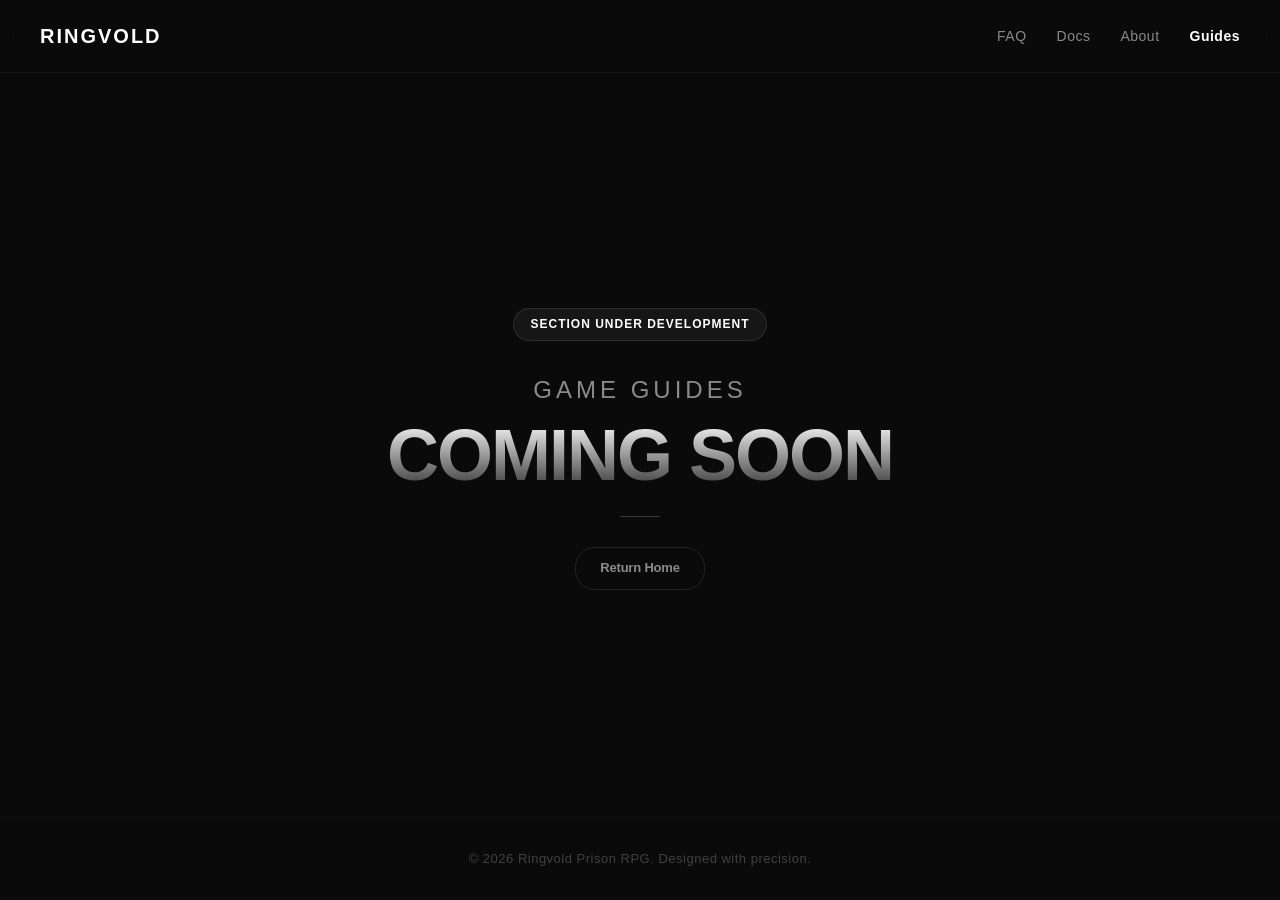
==== guides.html @ 1eb68fcd "Update" ====
<!DOCTYPE html>
<html lang="en">
<head>
    <meta charset="UTF-8">
    <meta name="viewport" content="width=device-width, initial-scale=1.0">
    <title>Guides | Ringvold Prison</title>
    <link rel="stylesheet" href="assets/css/style.css">
</head>
<body>

    <header>
        <nav>
            <div class="logo"><a href="index.html" style="text-decoration: none; color: inherit;">Ringvold</a></div>
            <ul>
                <li><a href="faq.html">FAQ</a></li>
                <li><a href="docs.html">Docs</a></li>
                <li><a href="about.html">About</a></li>
                <li><a href="guides.html" class="active">Guides</a></li>
            </ul>
        </nav>
    </header>

    <main class="coming-soon-container">
        <div class="badge">Section under development</div>
        <h1>GAME GUIDES</h1>
        <p class="coming-soon-text">COMING SOON</p>
        <div class="divider"></div>
        <a href="index.html" class="btn btn-secondary">Return Home</a>
    </main>

    <footer>
        <p>&copy; 2026 Ringvold Prison RPG. Designed with precision.</p>
    </footer>

    <script src="assets/js/main.js"></script>
</body>
</html>
---- assets/css/style.css ----
/* ==========================================
   1. MODERN MONOCHROME DESIGN SYSTEM
   ========================================== */
:root {
    /* Pure & Matte Neutrals */
    --bg-main: #0a0a0a;               /* Negro ultra oscuro de fondo */
    --color-surface-0: #121212;       /* Superficie base de modales/tarjetas */
    --color-surface-200: #1a1a1a;     /* Gris oscuro para elementos interactivos */
    --color-surface-300: #262626;     /* Gris medio para bordes o estados */
    --color-shift-300: #333333;       /* Barra de scroll */
    
    /* Content Colors */
    --color-content-emphasis: #ffffff; /* Blanco puro para títulos */
    --color-content-subtle: #8a8a8a;   /* Gris claro para textos secundarios */
    
    /* Interactive States (Monochrome) */
    --color-state-hover: rgba(255, 255, 255, 0.06); /* Blanco ultra sutil */
    --color-state-press: rgba(255, 255, 255, 0.12);
    
    /* Typography */
    --font-size-500: 20px;
    --font-weight-700: 700;
    --padding-xsmall: 8px;
}

/* ==========================================
   2. BASE & DYNAMIC LAYOUT
   ========================================== */
* {
    margin: 0;
    padding: 0;
    box-sizing: border-box;
    font-family: -apple-system, BlinkMacSystemFont, 'Segoe UI', Roboto, Helvetica, Arial, sans-serif;
}

body {
    background-color: var(--bg-main);
    color: var(--color-content-emphasis);
    line-height: 1.6;
    display: flex;
    flex-direction: column;
    min-height: 100vh;
    overflow-x: hidden;
}

/* Glassmorphism Header */
header {
    background-color: rgba(10, 10, 10, 0.7);
    backdrop-filter: blur(12px);
    -webkit-backdrop-filter: blur(12px);
    padding: 20px 40px;
    position: fixed;
    top: 0;
    width: 100%;
    z-index: 1000;
    border-bottom: 1px solid rgba(255, 255, 255, 0.05);
}

nav {
    display: flex;
    justify-content: space-between;
    align-items: center;
    max-width: 1300px;
    margin: 0 auto;
}

nav .logo {
    font-size: 20px;
    font-weight: 800;
    text-transform: uppercase;
    letter-spacing: 2px;
    color: var(--color-content-emphasis);
}

nav ul {
    display: flex;
    list-style: none;
    gap: 30px;
}

nav ul li a {
    color: var(--color-content-subtle);
    text-decoration: none;
    font-size: 14px;
    font-weight: 500;
    letter-spacing: 0.5px;
    transition: color 0.3s ease;
}

nav ul li a:hover {
    color: var(--color-content-emphasis);
}

/* Dynamic Hero Section */
.hero {
    text-align: center;
    padding: 180px 20px 100px 20px;
    flex: 1;
    display: flex;
    flex-direction: column;
    justify-content: center;
    align-items: center;
    background: radial-gradient(circle at center, rgba(255,255,255,0.03) 0%, rgba(0,0,0,0) 70%);
}

.hero h1 {
    font-size: 64px;
    font-weight: 800;
    letter-spacing: -2px;
    line-height: 1.1;
    margin-bottom: 20px;
    background: linear-gradient(180deg, #ffffff 0%, #a3a3a3 100%);
    -webkit-background-clip: text;
    -webkit-text-fill-color: transparent;
}

.hero p {
    font-size: 18px;
    color: var(--color-content-subtle);
    max-width: 540px;
    margin-bottom: 40px;
    font-weight: 400;
}

/* Premium Minimal Buttons */
.cta-buttons {
    display: flex;
    gap: 16px;
    flex-wrap: wrap;
    justify-content: center;
}

.btn {
    display: inline-flex;
    align-items: center;
    text-decoration: none;
    padding: 14px 32px;
    font-size: 15px;
    font-weight: 600;
    border-radius: 30px; /* Bordes completamente redondeados (más moderno) */
    transition: all 0.3s cubic-bezier(0.16, 1, 0.3, 1);
    letter-spacing: -0.2px;
}

.btn-play {
    background-color: var(--color-content-emphasis);
    color: var(--bg-main);
}

.btn-play:hover {
    background-color: #e5e5e5;
    transform: translateY(-2px);
    box-shadow: 0 10px 20px rgba(255, 255, 255, 0.1);
}

.btn-group, .btn-discord {
    background-color: rgba(255, 255, 255, 0.05);
    color: var(--color-content-emphasis);
    border: 1px solid rgba(255, 255, 255, 0.1);
}

.btn-group:hover, .btn-discord:hover {
    background-color: rgba(255, 255, 255, 0.1);
    border-color: rgba(255, 255, 255, 0.2);
    transform: translateY(-2px);
}

/* Footer */
footer {
    text-align: center;
    padding: 30px;
    color: #404040;
    font-size: 13px;
    letter-spacing: 0.5px;
    border-top: 1px solid rgba(255, 255, 255, 0.02);
}

/* ==========================================
   3. YOUR CUSTOM UI COMPONENTS (Modernized)
   ========================================== */

/* Profile Carousel Arrows */
.profile-carousel .scroll-arrow.next, .profile-carousel .scroll-arrow.prev {
  background-color: var(--color-surface-200);
  border: 1px solid rgba(255, 255, 255, 0.05);
  transition: all 0.2s ease;
}
@media (pointer: fine) {
  .profile-carousel .scroll-arrow.next, .profile-carousel .scroll-arrow.prev {
    display: flex;
  }
}
@media (max-width: 991px), (min-width: 1010px) {
  .profile-carousel .scroll-arrow.next.next, .profile-carousel .scroll-arrow.prev.next { right: -20px; }
  .profile-carousel .scroll-arrow.next.prev, .profile-carousel .scroll-arrow.prev.prev { left: -20px; }
}
.profile-carousel .scroll-arrow.next:hover, .profile-carousel .scroll-arrow.prev:hover {
  background-color: var(--color-content-emphasis);
  color: var(--bg-main);
}

/* User List Modal */
.user-list-modal-content {
  height: min(540px, 90vh) !important;
  overflow-y: hidden;
  overflow-x: hidden;
  display: flex;
  flex-direction: column;
  align-items: flex-end;
  border-radius: 20px; /* Bordes más suaves */
  background: var(--color-surface-0);
  border: 1px solid var(--color-surface-300);
  box-shadow: 0 30px 60px rgba(0, 0, 0, 0.4);
}
@media (max-width: 543px) {
  .user-list-modal-content {
    min-width: calc(100vw - 40px) !important;
    max-width: calc(100vw - 40px) !important;
  }
}
@media (min-width: 543px) {
  .user-list-modal-content {
    width: 540px;
    max-width: 90vw !important;
  }
}

.user-list-modal-title-bar-title {
  flex: 1 0 0;
  text-align: left;
  font-size: var(--font-size-500);
  font-weight: var(--font-weight-700);
  line-height: 120%;
  letter-spacing: -0.5px;
  color: var(--color-content-emphasis);
}

.user-list-modal-body {
  padding-right: 10px !important;
  padding-bottom: 0px !important;
}

/* User List Container & Minimal Scrollbar */
.user-list-container {
  background: none;
  background-color: transparent;
  width: 100%;
  flex: 1;
  overflow-y: auto;
  padding: 10px 0;
}
.user-list-container::-webkit-scrollbar {
  width: 6px;
}
.user-list-container::-webkit-scrollbar-thumb {
  background-color: var(--color-shift-300);
  border-radius: 10px;
}

/* User Item Rows */
.user-item-clickable {
  display: flex;
  align-items: center;
  justify-content: space-between;
  border-radius: 12px;
  padding: 6px;
  cursor: pointer;
  transition: background-color 0.2s ease, transform 0.2s ease;
}
.user-item-clickable:hover {
  background-color: var(--color-state-hover);
  transform: scale(1.01);
}
.user-item-clickable:active {
  background-color: var(--color-state-press);
  transform: scale(0.99);
}
.user-item-clickable .avatar-card-fullbody {
  width: 48px;
  height: 48px;
  margin: 8px;
  flex-shrink: 0;
}
.user-item-clickable .avatar-card-image {
  width: 100%;
  height: 100%;
  object-fit: cover;
  border-radius: 12px;
  border: 1px solid rgba(255, 255, 255, 0.05);
}

/* Filter Selectors */
.filter-selector-container {
  padding: var(--padding-xsmall) 0;
  position: relative;
  min-height: 32px;
}
@media (max-width: 543px) { .filter-selector-container { width: 80%; } }
@media (min-width: 543px) { .filter-selector-container { width: 200px; } }
@media (max-width: 543px) { .filter-selector-dropdown-popover { width: 100%; } }
@media (min-width: 543px) { .filter-selector-dropdown-popover { width: 200px; } }



/* ==========================================
   4. MODERN DROPDOWN MENU
   ========================================== */
.dropdown {
    position: relative;
}

.dropdown-trigger {
    display: flex;
    align-items: center;
    gap: 6px;
    cursor: pointer;
}

.dropdown-trigger span {
    font-size: 9px;
    transition: transform 0.3s ease;
    color: var(--color-content-subtle);
}

/* Contenedor de la columna desplegable */
.dropdown-menu {
    position: absolute;
    top: calc(100% + 15px); /* Espacio sutil debajo del botón */
    left: 50%;
    transform: translateX(-50%) translateY(-10px);
    width: 160px;
    background-color: rgba(18, 18, 18, 0.95); /* Negro puro mate sutilmente transparente */
    backdrop-filter: blur(16px);
    -webkit-backdrop-filter: blur(16px);
    border: 1px solid rgba(255, 255, 255, 0.08);
    border-radius: 12px;
    padding: 8px;
    display: flex;
    flex-direction: column;
    gap: 4px;
    opacity: 0;
    pointer-events: none; /* Evita clics fantasmas cuando está oculto */
    transition: opacity 0.3s cubic-bezier(0.16, 1, 0.3, 1), transform 0.3s cubic-bezier(0.16, 1, 0.3, 1);
    box-shadow: 0 20px 40px rgba(0, 0, 0, 0.5);
}

/* Enlaces individuales dentro de la columna */
.dropdown-menu a {
    color: var(--color-content-subtle) !important;
    text-decoration: none;
    font-size: 13px;
    font-weight: 500;
    padding: 10px 14px;
    border-radius: 8px;
    text-align: left;
    transition: all 0.2s ease;
}

/* Estados al pasar el mouse por los enlaces del menú */
.dropdown-menu a:hover {
    background-color: var(--color-state-hover);
    color: var(--color-content-emphasis) !important;
    padding-left: 18px; /* Pequeño desplazamiento dinámico */
}

/* Mostrar menú al hacer Hover en el contenedor */
.dropdown:hover .dropdown-menu {
    opacity: 1;
    pointer-events: auto;
    transform: translateX(-50%) translateY(0);
}

/* Rotar la flechita dinámicamente */
.dropdown:hover .dropdown-trigger span {
    transform: rotate(180deg);
    color: var(--color-content-emphasis);
}



/* ==========================================
   5. FAQ PAGE STYLES (Modern & Minimalist)
   ========================================== */
.faq-container {
    max-width: 900px;
    margin: 0 auto;
    padding: 160px 20px 80px 20px;
    flex: 1;
}

.faq-header {
    text-align: center;
    margin-bottom: 60px;
}

.faq-header h1 {
    font-size: 42px;
    font-weight: 800;
    letter-spacing: -1px;
    margin-bottom: 15px;
    background: linear-gradient(180deg, #ffffff 0%, #a3a3a3 100%);
    -webkit-background-clip: text;
    -webkit-text-fill-color: transparent;
}

.faq-header p {
    color: var(--color-content-subtle);
    font-size: 16px;
}

.faq-grid {
    display: flex;
    flex-direction: column;
    gap: 20px;
}

/* Reutilizando la lógica de tus contenedores modernos */
.faq-card {
    background-color: var(--color-surface-0);
    border: 1px solid var(--color-surface-300);
    border-radius: 16px;
    padding: 30px;
    transition: transform 0.2s ease, border-color 0.2s ease;
}

.faq-card:hover {
    border-color: rgba(255, 255, 255, 0.2);
}

.faq-question {
    font-size: 18px;
    font-weight: 700;
    letter-spacing: -0.3px;
    margin-bottom: 15px;
    color: var(--color-content-emphasis);
}

.faq-answer {
    color: var(--color-content-subtle);
    font-size: 15px;
    line-height: 1.6;
}

/* Enlaces y listas dentro del FAQ */
.faq-links-list {
    list-style: none;
    margin-top: 10px;
    padding-left: 0;
}

.faq-links-list li {
    margin-bottom: 8px;
}

.faq-links-list a, .faq-btn-link {
    color: var(--color-content-emphasis);
    text-decoration: none;
    font-weight: 600;
    border-bottom: 1px solid rgba(255, 255, 255, 0.3);
    transition: all 0.2s ease;
}

.faq-links-list a:hover, .faq-btn-link:hover {
    border-bottom-color: var(--color-content-emphasis);
    color: #e5e5e5;
}

.faq-btn-link {
    display: inline-block;
    margin-top: 12px;
    border-bottom: none;
    font-size: 14px;
}

/* Indicador de página activa en el Nav */
nav ul li a.active {
    color: var(--color-content-emphasis);
    font-weight: 700;
}


/* ==========================================
   6. MODERN COMING SOON LAYOUT
   ========================================== */
.coming-soon-container {
    flex: 1;
    display: flex;
    flex-direction: column;
    justify-content: center;
    align-items: center;
    text-align: center;
    padding: 160px 20px 80px 20px;
}

.coming-soon-container h1 {
    font-size: 24px;
    font-weight: 500;
    letter-spacing: 4px;
    color: var(--color-content-subtle);
    margin-bottom: 10px;
    text-transform: uppercase;
}

/* El cartel destacado de Coming Soon */
.coming-soon-text {
    font-size: 72px;
    font-weight: 900;
    letter-spacing: -2px;
    line-height: 1;
    background: linear-gradient(180deg, #ffffff 0%, #333333 100%);
    -webkit-background-clip: text;
    -webkit-text-fill-color: transparent;
    margin-bottom: 25px;
}

/* Pequeña etiqueta superior de aviso */
.badge {
    background-color: rgba(255, 255, 255, 0.05);
    border: 1px solid rgba(255, 255, 255, 0.1);
    color: #fff;
    padding: 6px 16px;
    font-size: 12px;
    font-weight: 600;
    border-radius: 20px;
    text-transform: uppercase;
    letter-spacing: 1px;
    margin-bottom: 30px;
}

.divider {
    width: 40px;
    height: 1px;
    background-color: rgba(255, 255, 255, 0.2);
    margin-bottom: 30px;
}

/* Botón minimalista secundario para regresar */
.btn-secondary {
    background-color: transparent;
    color: var(--color-content-subtle);
    border: 1px solid rgba(255, 255, 255, 0.1);
    font-size: 13px;
    padding: 10px 24px;
    border-radius: 20px;
    text-decoration: none;
    transition: all 0.2s ease;
}

.btn-secondary:hover {
    color: #fff;
    border-color: rgba(255, 255, 255, 0.4);
    background-color: rgba(255, 255, 255, 0.02);
}
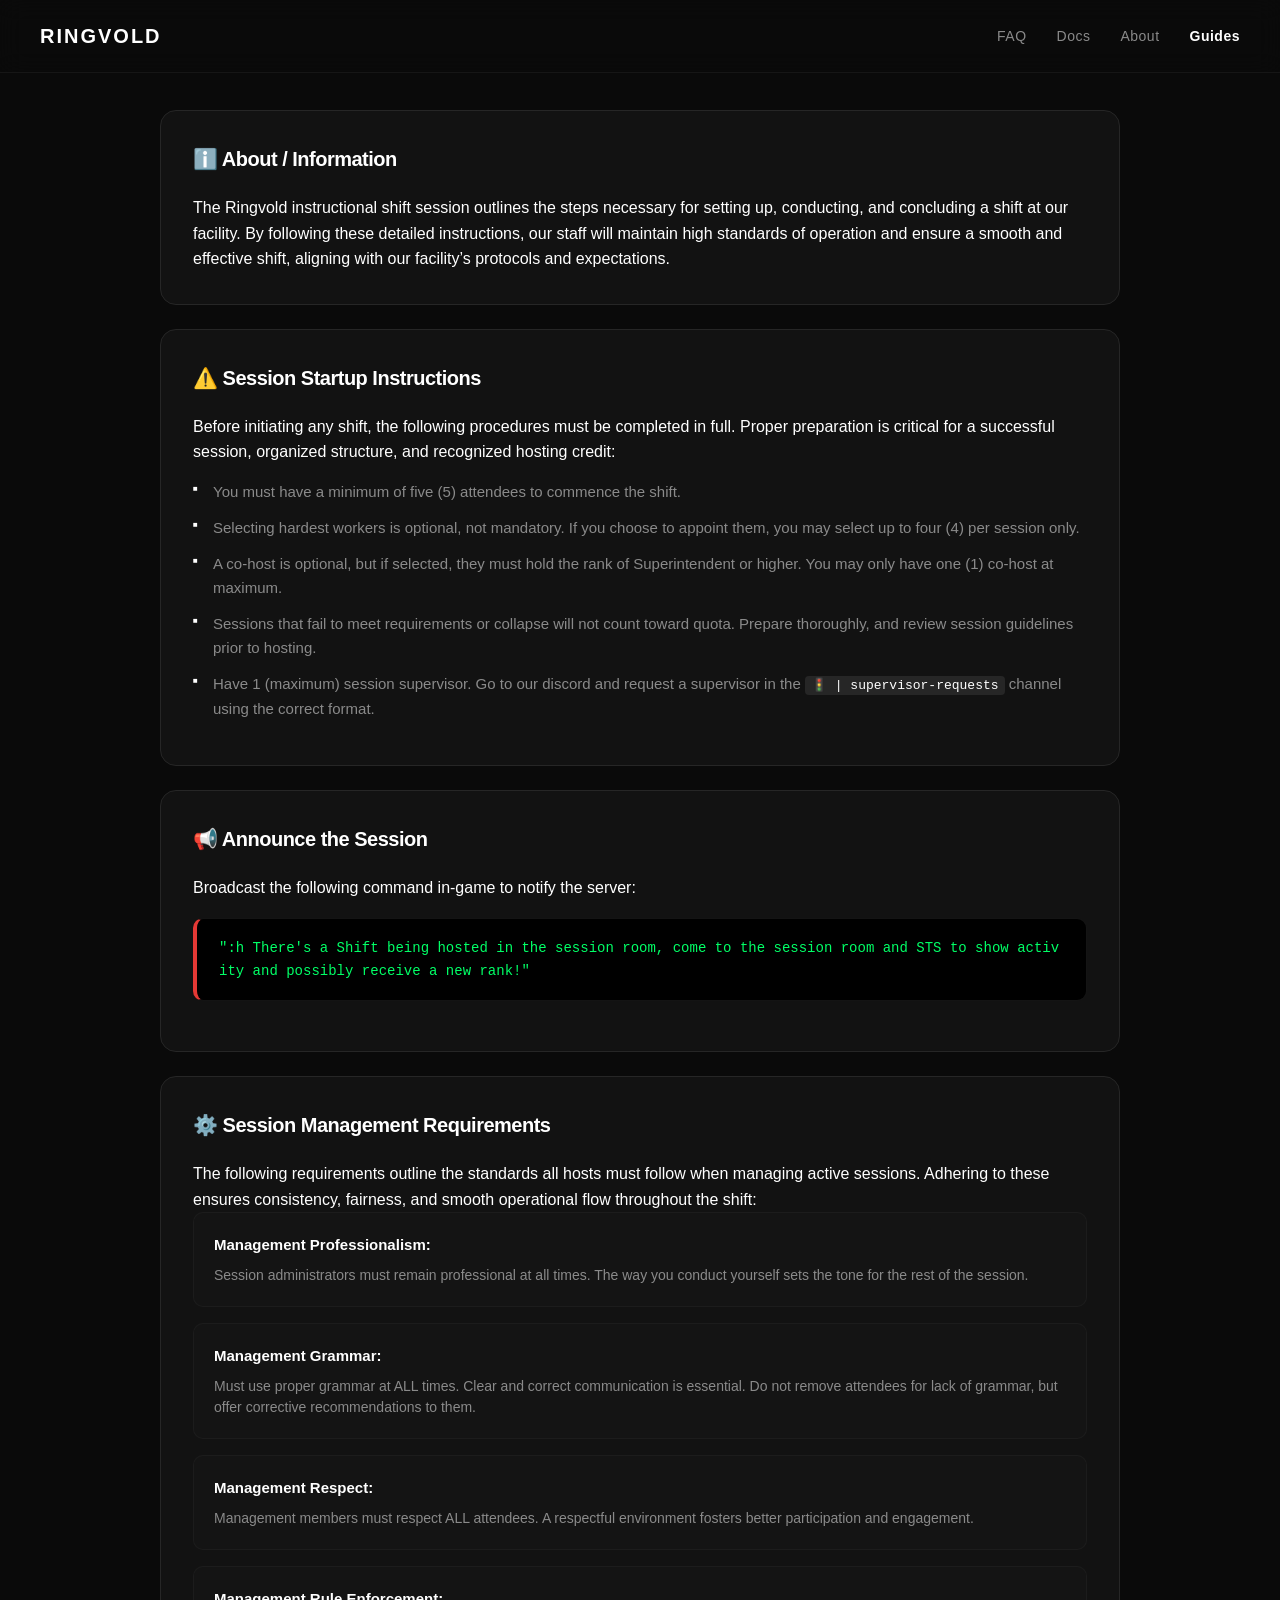
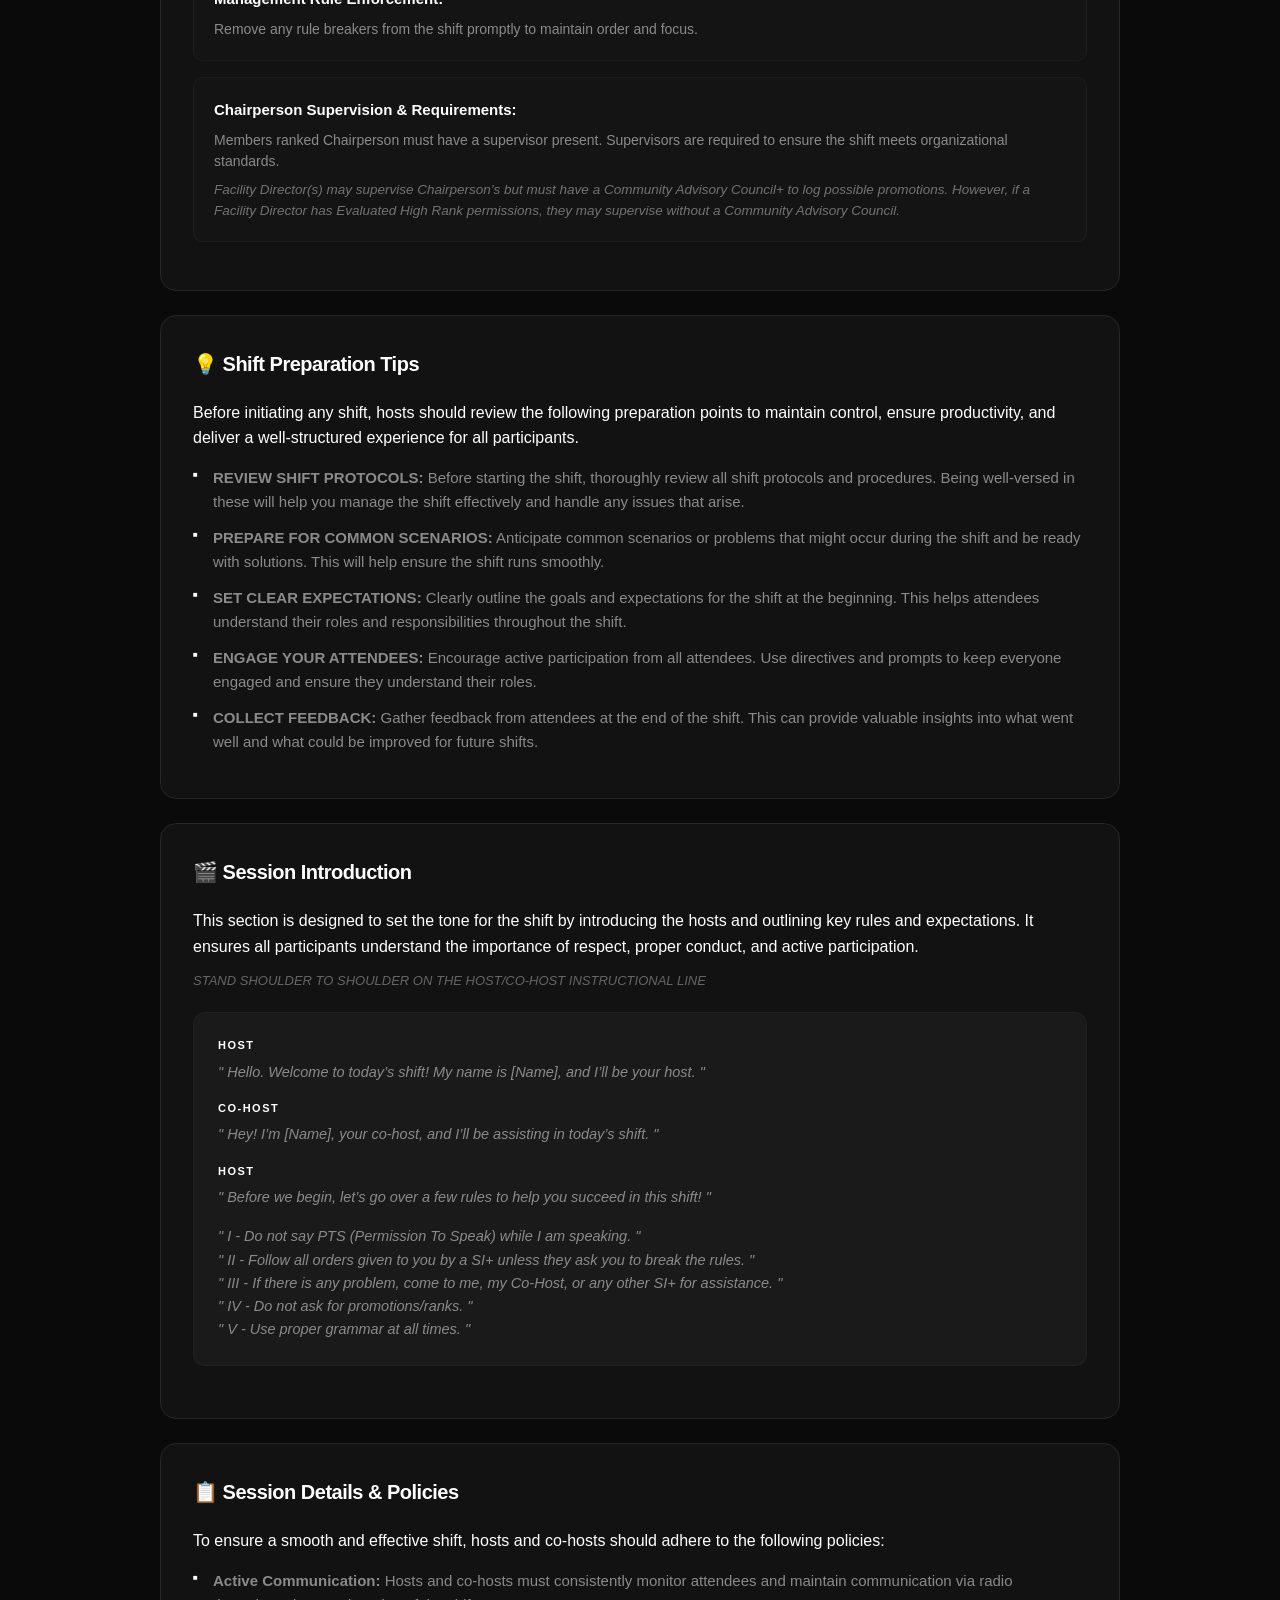
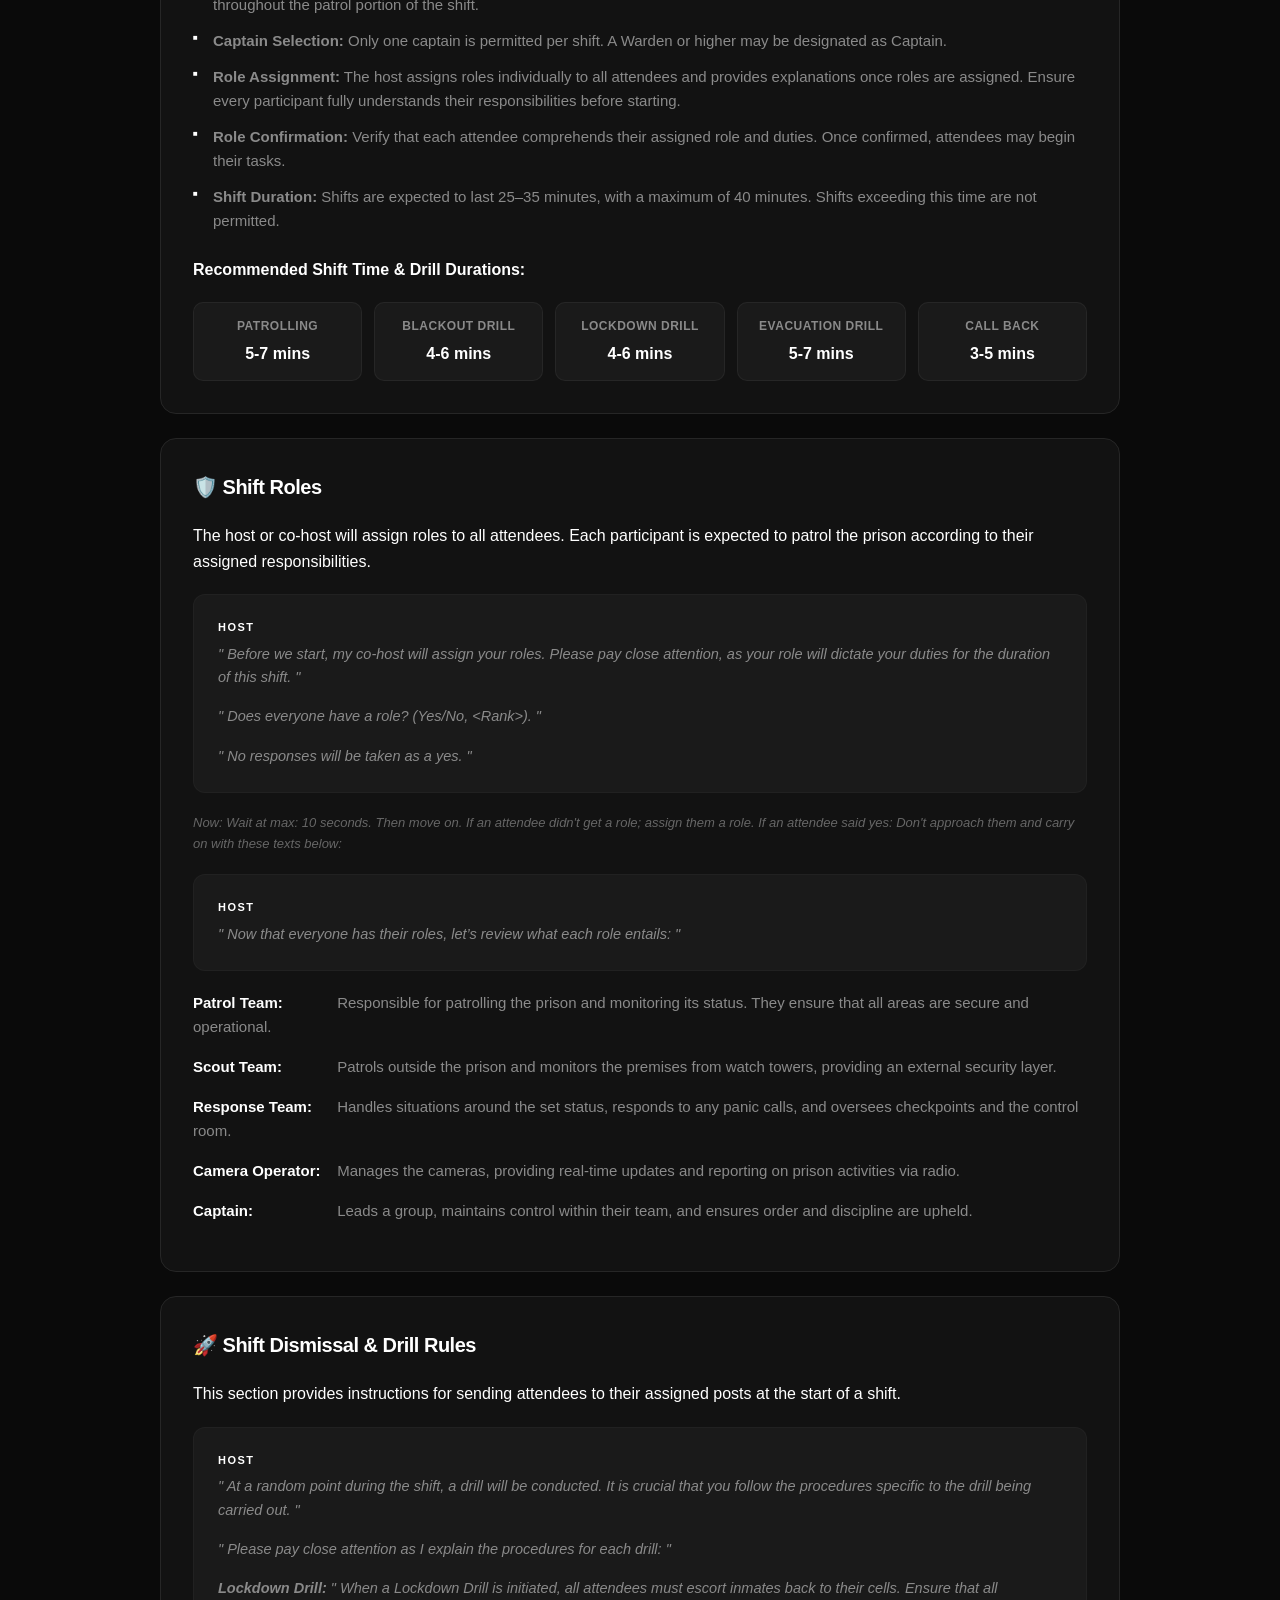
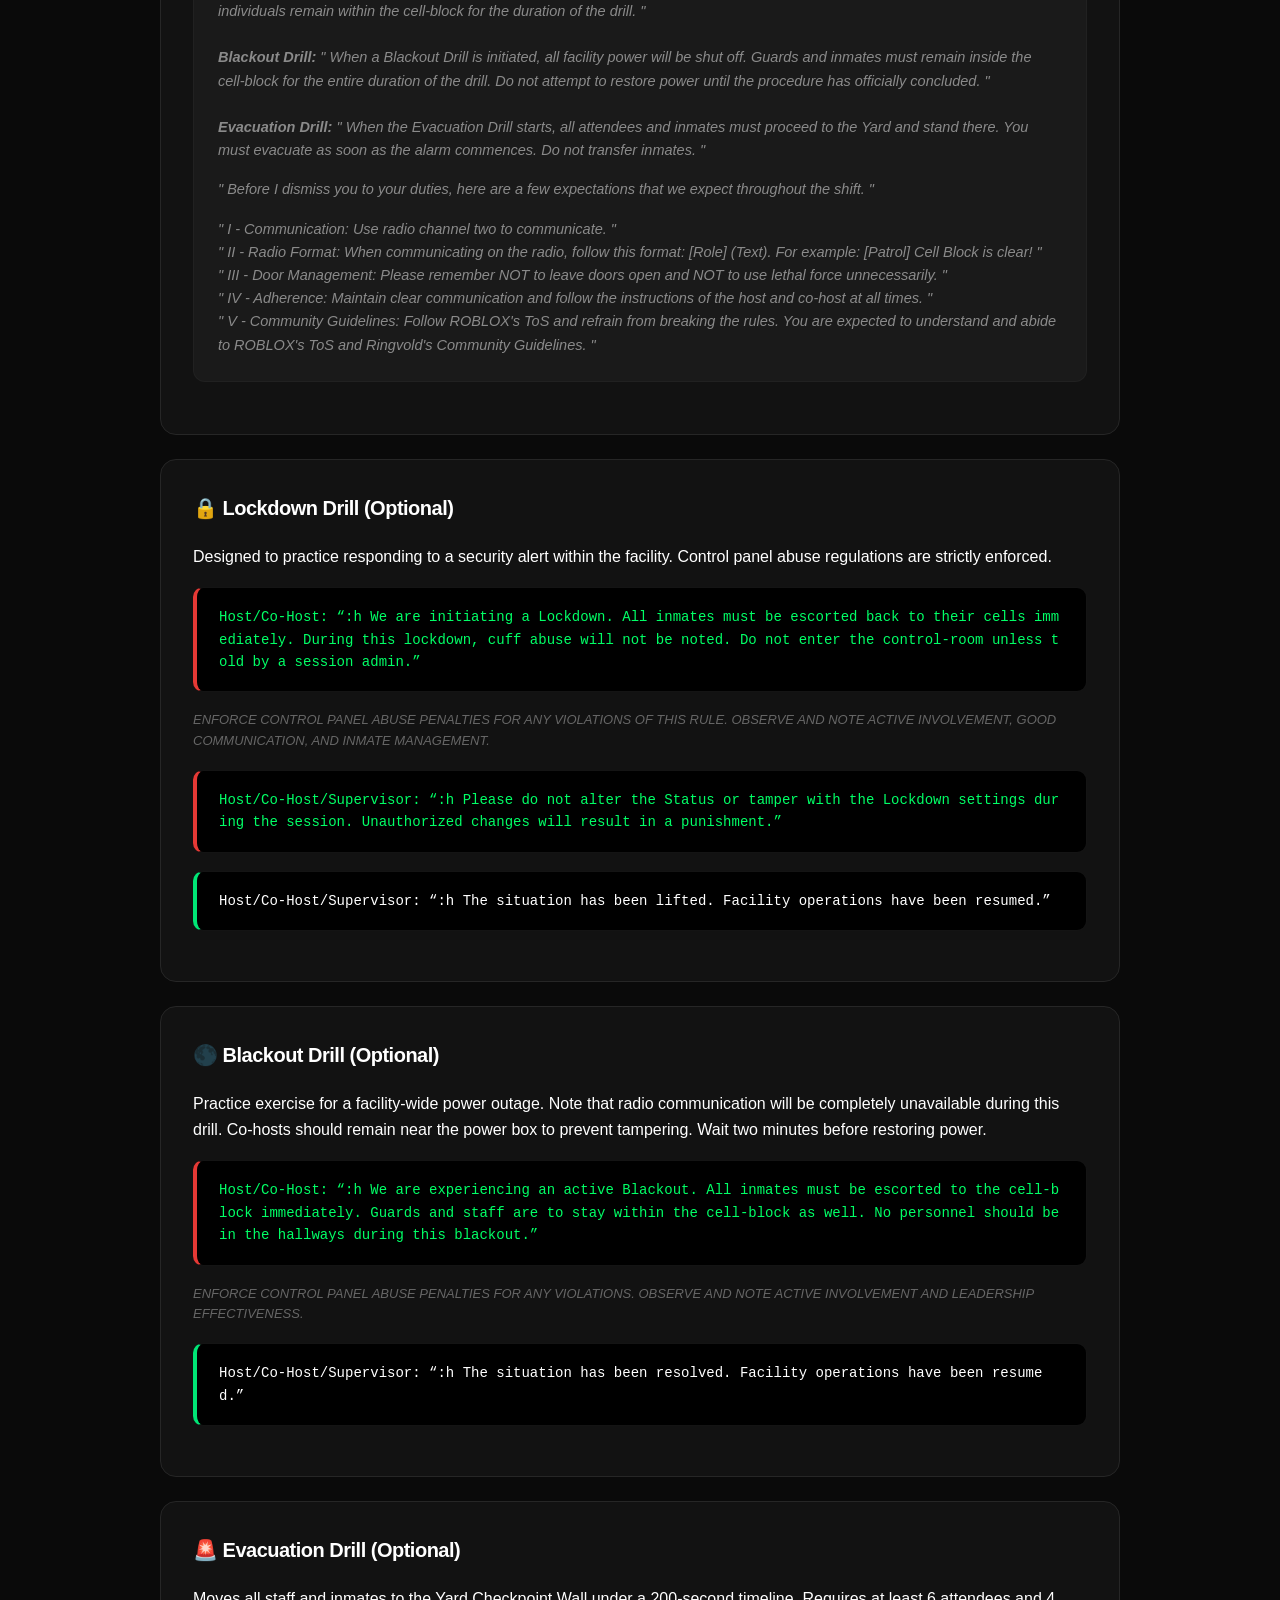
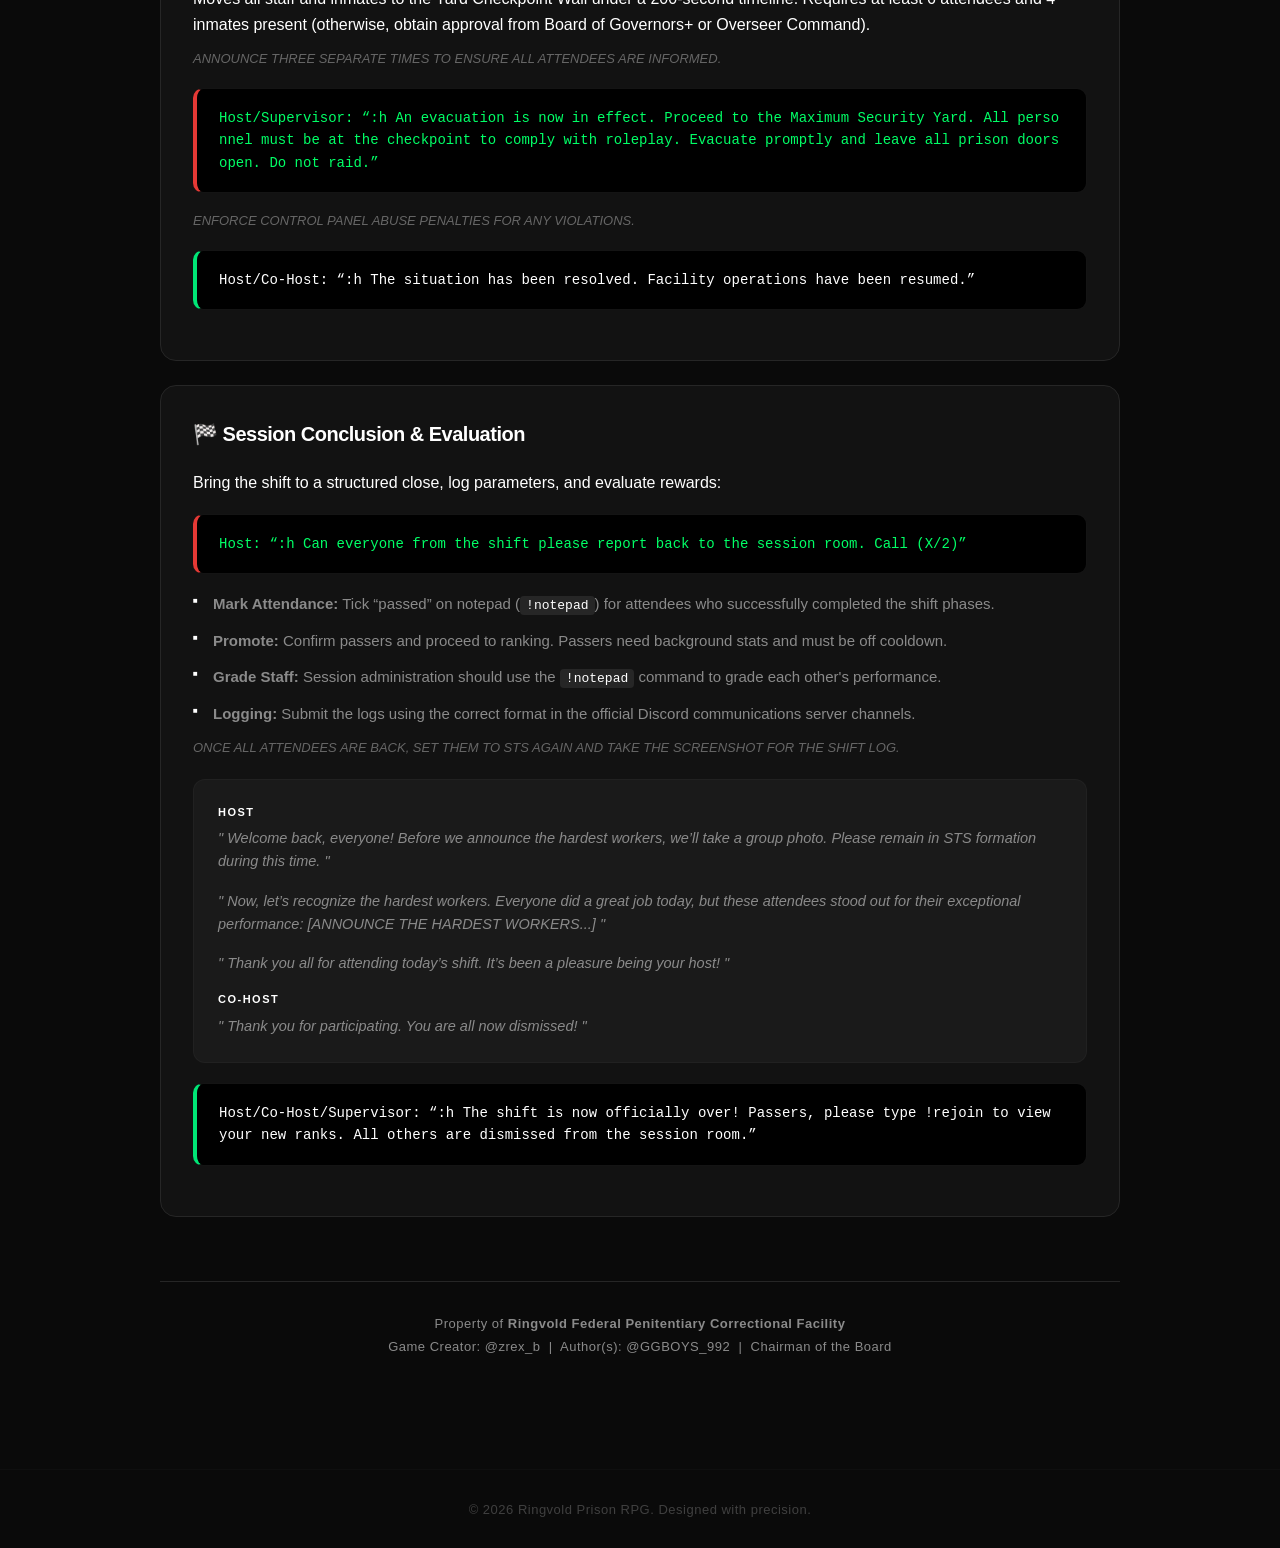
==== commit 8c405840: "Updated" ====
--- a/guides.html
+++ b/guides.html
@@ -20,12 +20,261 @@
         </nav>
     </header>
 
-    <main class="coming-soon-container">
-        <div class="badge">Section under development</div>
-        <h1>GAME GUIDES</h1>
-        <p class="coming-soon-text">COMING SOON</p>
-        <div class="divider"></div>
-        <a href="index.html" class="btn btn-secondary">Return Home</a>
+    <main class="guide-container">
+        
+        
+
+        <section class="guide-section">
+            <h2>ℹ️ About / Information</h2>
+            <p>The Ringvold instructional shift session outlines the steps necessary for setting up, conducting, and concluding a shift at our facility. By following these detailed instructions, our staff will maintain high standards of operation and ensure a smooth and effective shift, aligning with our facility’s protocols and expectations.</p>
+        </section>
+
+        <section class="guide-section">
+            <h2>⚠️ Session Startup Instructions</h2>
+            <p>Before initiating any shift, the following procedures must be completed in full. Proper preparation is critical for a successful session, organized structure, and recognized hosting credit:</p>
+            <ul class="guide-list">
+                <li>You must have a minimum of five (5) attendees to commence the shift.</li>
+                <li>Selecting hardest workers is optional, not mandatory. If you choose to appoint them, you may select up to four (4) per session only.</li>
+                <li>A co-host is optional, but if selected, they must hold the rank of Superintendent or higher. You may only have one (1) co-host at maximum.</li>
+                <li>Sessions that fail to meet requirements or collapse will not count toward quota. Prepare thoroughly, and review session guidelines prior to hosting.</li>
+                <li>Have 1 (maximum) session supervisor. Go to our discord and request a supervisor in the <span class="text-highlight">🚦 | supervisor-requests</span> channel using the correct format.</li>
+            </ul>
+        </section>
+
+        <section class="guide-section">
+            <h2>📢 Announce the Session</h2>
+            <p>Broadcast the following command in-game to notify the server:</p>
+            <div class="command-box orders">
+                ":h There's a Shift being hosted in the session room, come to the session room and STS to show activity and possibly receive a new rank!"
+            </div>
+        </section>
+
+        <section class="guide-section">
+            <h2>⚙️ Session Management Requirements</h2>
+            <p>The following requirements outline the standards all hosts must follow when managing active sessions. Adhering to these ensures consistency, fairness, and smooth operational flow throughout the shift:</p>
+            
+            <div class="sub-policy">
+                <h4>Management Professionalism:</h4>
+                <p>Session administrators must remain professional at all times. The way you conduct yourself sets the tone for the rest of the session.</p>
+            </div>
+
+            <div class="sub-policy">
+                <h4>Management Grammar:</h4>
+                <p>Must use proper grammar at ALL times. Clear and correct communication is essential. Do not remove attendees for lack of grammar, but offer corrective recommendations to them.</p>
+            </div>
+
+            <div class="sub-policy">
+                <h4>Management Respect:</h4>
+                <p>Management members must respect ALL attendees. A respectful environment fosters better participation and engagement.</p>
+            </div>
+
+            <div class="sub-policy">
+                <h4>Management Rule Enforcement:</h4>
+                <p>Remove any rule breakers from the shift promptly to maintain order and focus.</p>
+            </div>
+
+            <div class="sub-policy">
+                <h4>Chairperson Supervision & Requirements:</h4>
+                <p>Members ranked Chairperson must have a supervisor present. Supervisors are required to ensure the shift meets organizational standards.</p>
+                <p style="margin-top: 8px; font-size: 13.5px; opacity: 0.8;"><em>Facility Director(s) may supervise Chairperson’s but must have a Community Advisory Council+ to log possible promotions. However, if a Facility Director has Evaluated High Rank permissions, they may supervise without a Community Advisory Council.</em></p>
+            </div>
+        </section>
+
+        <section class="guide-section">
+            <h2>💡 Shift Preparation Tips</h2>
+            <p>Before initiating any shift, hosts should review the following preparation points to maintain control, ensure productivity, and deliver a well-structured experience for all participants.</p>
+            
+            <ul class="guide-list">
+                <li><strong>REVIEW SHIFT PROTOCOLS:</strong> Before starting the shift, thoroughly review all shift protocols and procedures. Being well-versed in these will help you manage the shift effectively and handle any issues that arise.</li>
+                <li><strong>PREPARE FOR COMMON SCENARIOS:</strong> Anticipate common scenarios or problems that might occur during the shift and be ready with solutions. This will help ensure the shift runs smoothly.</li>
+                <li><strong>SET CLEAR EXPECTATIONS:</strong> Clearly outline the goals and expectations for the shift at the beginning. This helps attendees understand their roles and responsibilities throughout the shift.</li>
+                <li><strong>ENGAGE YOUR ATTENDEES:</strong> Encourage active participation from all attendees. Use directives and prompts to keep everyone engaged and ensure they understand their roles.</li>
+                <li><strong>COLLECT FEEDBACK:</strong> Gather feedback from attendees at the end of the shift. This can provide valuable insights into what went well and what could be improved for future shifts.</li>
+            </ul>
+        </section>
+
+        <section class="guide-section">
+            <h2>🎬 Session Introduction</h2>
+            <p>This section is designed to set the tone for the shift by introducing the hosts and outlining key rules and expectations. It ensures all participants understand the importance of respect, proper conduct, and active participation.</p>
+            <p class="hint-text">STAND SHOULDER TO SHOULDER ON THE HOST/CO-HOST INSTRUCTIONAL LINE</p>
+            
+            <div class="dialogue-box">
+                <p class="speaker">Host</p>
+                <p class="speech">" Hello. Welcome to today’s shift! My name is [Name], and I’ll be your host. "</p>
+                
+                <p class="speaker">Co-Host</p>
+                <p class="speech">" Hey! I’m [Name], your co-host, and I’ll be assisting in today’s shift. "</p>
+                
+                <p class="speaker">Host</p>
+                <p class="speech">" Before we begin, let’s go over a few rules to help you succeed in this shift! "</p>
+                <p class="speech">
+                    " I - Do not say PTS (Permission To Speak) while I am speaking. "<br>
+                    " II - Follow all orders given to you by a SI+ unless they ask you to break the rules. "<br>
+                    " III - If there is any problem, come to me, my Co-Host, or any other SI+ for assistance. "<br>
+                    " IV - Do not ask for promotions/ranks. "<br>
+                    " V - Use proper grammar at all times. "
+                </p>
+            </div>
+        </section>
+
+        <section class="guide-section">
+            <h2>📋 Session Details & Policies</h2>
+            <p>To ensure a smooth and effective shift, hosts and co-hosts should adhere to the following policies:</p>
+            <ul class="guide-list">
+                <li><strong>Active Communication:</strong> Hosts and co-hosts must consistently monitor attendees and maintain communication via radio throughout the patrol portion of the shift.</li>
+                <li><strong>Captain Selection:</strong> Only one captain is permitted per shift. A Warden or higher may be designated as Captain.</li>
+                <li><strong>Role Assignment:</strong> The host assigns roles individually to all attendees and provides explanations once roles are assigned. Ensure every participant fully understands their responsibilities before starting.</li>
+                <li><strong>Role Confirmation:</strong> Verify that each attendee comprehends their assigned role and duties. Once confirmed, attendees may begin their tasks.</li>
+                <li><strong>Shift Duration:</strong> Shifts are expected to last 25–35 minutes, with a maximum of 40 minutes. Shifts exceeding this time are not permitted.</li>
+            </ul>
+
+            <h3 class="sub-title">Recommended Shift Time & Drill Durations:</h3>
+            <div class="timing-grid">
+                <div class="timing-card"><h5>Patrolling</h5><p>5-7 mins</p></div>
+                <div class="timing-card"><h5>Blackout Drill</h5><p>4-6 mins</p></div>
+                <div class="timing-card"><h5>Lockdown Drill</h5><p>4-6 mins</p></div>
+                <div class="timing-card"><h5>Evacuation Drill</h5><p>5-7 mins</p></div>
+                <div class="timing-card"><h5>Call Back</h5><p>3-5 mins</p></div>
+            </div>
+        </section>
+
+        <section class="guide-section">
+            <h2>🛡️ Shift Roles</h2>
+            <p>The host or co-host will assign roles to all attendees. Each participant is expected to patrol the prison according to their assigned responsibilities.</p>
+            
+            <div class="dialogue-box">
+                <p class="speaker">Host</p>
+                <p class="speech">" Before we start, my co-host will assign your roles. Please pay close attention, as your role will dictate your duties for the duration of this shift. "</p>
+                <p class="speech">" Does everyone have a role? (Yes/No, &lt;Rank&gt;). "</p>
+                <p class="speech">" No responses will be taken as a yes. "</p>
+            </div>
+            
+            <p class="hint-text">Now: Wait at max: 10 seconds. Then move on. If an attendee didn't get a role; assign them a role. If an attendee said yes: Don't approach them and carry on with these texts below:</p>
+
+            <div class="dialogue-box">
+                <p class="speaker">Host</p>
+                <p class="speech">" Now that everyone has their roles, let’s review what each role entails: "</p>
+            </div>
+
+            <ul class="role-list">
+                <li><strong>Patrol Team:</strong> Responsible for patrolling the prison and monitoring its status. They ensure that all areas are secure and operational.</li>
+                <li><strong>Scout Team:</strong> Patrols outside the prison and monitors the premises from watch towers, providing an external security layer.</li>
+                <li><strong>Response Team:</strong> Handles situations around the set status, responds to any panic calls, and oversees checkpoints and the control room.</li>
+                <li><strong>Camera Operator:</strong> Manages the cameras, providing real-time updates and reporting on prison activities via radio.</li>
+                <li><strong>Captain:</strong> Leads a group, maintains control within their team, and ensures order and discipline are upheld.</li>
+            </ul>
+        </section>
+
+        <section class="guide-section">
+            <h2>🚀 Shift Dismissal & Drill Rules</h2>
+            <p>This section provides instructions for sending attendees to their assigned posts at the start of a shift.</p>
+            
+            <div class="dialogue-box">
+                <p class="speaker">Host</p>
+                <p class="speech">" At a random point during the shift, a drill will be conducted. It is crucial that you follow the procedures specific to the drill being carried out. "</p>
+                <p class="speech">" Please pay close attention as I explain the procedures for each drill: "</p>
+                <p class="speech">
+                    <strong>Lockdown Drill:</strong> " When a Lockdown Drill is initiated, all attendees must escort inmates back to their cells. Ensure that all individuals remain within the cell-block for the duration of the drill. "<br><br>
+                    <strong>Blackout Drill:</strong> " When a Blackout Drill is initiated, all facility power will be shut off. Guards and inmates must remain inside the cell-block for the entire duration of the drill. Do not attempt to restore power until the procedure has officially concluded. "<br><br>
+                    <strong>Evacuation Drill:</strong> " When the Evacuation Drill starts, all attendees and inmates must proceed to the Yard and stand there. You must evacuate as soon as the alarm commences. Do not transfer inmates. "
+                </p>
+                <p class="speech">" Before I dismiss you to your duties, here are a few expectations that we expect throughout the shift. "</p>
+                <p class="speech">
+                    " I - Communication: Use radio channel two to communicate. "<br>
+                    " II - Radio Format: When communicating on the radio, follow this format: [Role] (Text). For example: [Patrol] Cell Block is clear! "<br>
+                    " III - Door Management: Please remember NOT to leave doors open and NOT to use lethal force unnecessarily. "<br>
+                    " IV - Adherence: Maintain clear communication and follow the instructions of the host and co-host at all times. "<br>
+                    " V - Community Guidelines: Follow ROBLOX's ToS and refrain from breaking the rules. You are expected to understand and abide to ROBLOX's ToS and Ringvold's Community Guidelines. "
+                </p>
+            </div>
+        </section>
+
+        <section class="guide-section">
+            <h2>🔒 Lockdown Drill (Optional)</h2>
+            <p>Designed to practice responding to a security alert within the facility. Control panel abuse regulations are strictly enforced.</p>
+            
+            <div class="command-box orders">
+                Host/Co-Host: “:h We are initiating a Lockdown. All inmates must be escorted back to their cells immediately. During this lockdown, cuff abuse will not be noted. Do not enter the control-room unless told by a session admin.”
+            </div>
+
+            <p class="hint-text">ENFORCE CONTROL PANEL ABUSE PENALTIES FOR ANY VIOLATIONS OF THIS RULE. OBSERVE AND NOTE ACTIVE INVOLVEMENT, GOOD COMMUNICATION, AND INMATE MANAGEMENT.</p>
+
+            <div class="command-box orders">
+                Host/Co-Host/Supervisor: “:h Please do not alter the Status or tamper with the Lockdown settings during the session. Unauthorized changes will result in a punishment.”
+            </div>
+
+            <div class="command-box clear">
+                Host/Co-Host/Supervisor: “:h The situation has been lifted. Facility operations have been resumed.”
+            </div>
+        </section>
+
+        <section class="guide-section">
+            <h2>🌑 Blackout Drill (Optional)</h2>
+            <p>Practice exercise for a facility-wide power outage. Note that radio communication will be completely unavailable during this drill. Co-hosts should remain near the power box to prevent tampering. Wait two minutes before restoring power.</p>
+            
+            <div class="command-box orders">
+                Host/Co-Host: “:h We are experiencing an active Blackout. All inmates must be escorted to the cell-block immediately. Guards and staff are to stay within the cell-block as well. No personnel should be in the hallways during this blackout.”
+            </div>
+
+            <p class="hint-text">ENFORCE CONTROL PANEL ABUSE PENALTIES FOR ANY VIOLATIONS. OBSERVE AND NOTE ACTIVE INVOLVEMENT AND LEADERSHIP EFFECTIVENESS.</p>
+
+            <div class="command-box clear">
+                Host/Co-Host/Supervisor: “:h The situation has been resolved. Facility operations have been resumed.”
+            </div>
+        </section>
+
+        <section class="guide-section">
+            <h2>🚨 Evacuation Drill (Optional)</h2>
+            <p>Moves all staff and inmates to the Yard Checkpoint Wall under a 200-second timeline. Requires at least 6 attendees and 4 inmates present (otherwise, obtain approval from Board of Governors+ or Overseer Command).</p>
+            <p class="hint-text">ANNOUNCE THREE SEPARATE TIMES TO ENSURE ALL ATTENDEES ARE INFORMED.</p>
+
+            <div class="command-box orders">
+                Host/Supervisor: “:h An evacuation is now in effect. Proceed to the Maximum Security Yard. All personnel must be at the checkpoint to comply with roleplay. Evacuate promptly and leave all prison doors open. Do not raid.”
+            </div>
+
+            <p class="hint-text">ENFORCE CONTROL PANEL ABUSE PENALTIES FOR ANY VIOLATIONS.</p>
+
+            <div class="command-box clear">
+                Host/Co-Host: “:h The situation has been resolved. Facility operations have been resumed.”
+            </div>
+        </section>
+
+        <section class="guide-section">
+            <h2>🏁 Session Conclusion & Evaluation</h2>
+            <p>Bring the shift to a structured close, log parameters, and evaluate rewards:</p>
+            
+            <div class="command-box orders">
+                Host: “:h Can everyone from the shift please report back to the session room. Call (X/2)”
+            </div>
+
+            <ul class="guide-list">
+                <li><strong>Mark Attendance:</strong> Tick “passed” on notepad (<span class="text-highlight">!notepad</span>) for attendees who successfully completed the shift phases.</li>
+                <li><strong>Promote:</strong> Confirm passers and proceed to ranking. Passers need background stats and must be off cooldown.</li>
+                <li><strong>Grade Staff:</strong> Session administration should use the <span class="text-highlight">!notepad</span> command to grade each other's performance.</li>
+                <li><strong>Logging:</strong> Submit the logs using the correct format in the official Discord communications server channels.</li>
+            </ul>
+
+            <p class="hint-text">ONCE ALL ATTENDEES ARE BACK, SET THEM TO STS AGAIN AND TAKE THE SCREENSHOT FOR THE SHIFT LOG.</p>
+
+            <div class="dialogue-box">
+                <p class="speaker">Host</p>
+                <p class="speech">" Welcome back, everyone! Before we announce the hardest workers, we’ll take a group photo. Please remain in STS formation during this time. "</p>
+                <p class="speech">" Now, let’s recognize the hardest workers. Everyone did a great job today, but these attendees stood out for their exceptional performance: [ANNOUNCE THE HARDEST WORKERS...] "</p>
+                <p class="speech">" Thank you all for attending today’s shift. It’s been a pleasure being your host! "</p>
+                
+                <p class="speaker">Co-Host</p>
+                <p class="speech">" Thank you for participating. You are all now dismissed! "</p>
+            </div>
+
+            <div class="command-box clear">
+                Host/Co-Host/Supervisor: “:h The shift is now officially over! Passers, please type !rejoin to view your new ranks. All others are dismissed from the session room.”
+            </div>
+        </section>
+
+        <footer class="document-credits">
+            <p>Property of <strong>Ringvold Federal Penitentiary Correctional Facility</strong></p>
+            <p>Game Creator: @zrex_b &nbsp;|&nbsp; Author(s): @GGBOYS_992 &nbsp;|&nbsp; Chairman of the Board</p>
+        </footer>
     </main>
 
     <footer>
--- a/assets/css/style.css
+++ b/assets/css/style.css
@@ -550,4 +550,248 @@
     color: #fff;
     border-color: rgba(255, 255, 255, 0.4);
     background-color: rgba(255, 255, 255, 0.02);
+}
+
+
+/* ==========================================
+   7. DETAILED GUIDES PAGE STYLES (Modern Casillas Style)
+   ========================================== */
+.guide-container {
+    max-width: 1000px;
+    margin: 0 auto;
+    padding: 110px 20px 80px 20px; 
+    flex: 1;
+    display: flex;
+    flex-direction: column;
+    gap: 24px; /* Separa de forma idéntica todas las casillas */
+}
+
+/* Cabecera minimalista limpia */
+.guide-document-header {
+    margin-bottom: 10px;
+    border-bottom: 1px solid var(--color-surface-300);
+    padding-bottom: 24px;
+}
+
+.guide-document-header h1 {
+    font-size: 42px;
+    font-weight: 800;
+    letter-spacing: -1.5px;
+    text-transform: uppercase;
+    margin-bottom: 8px;
+    background: linear-gradient(180deg, #ffffff 0%, #a3a3a3 100%);
+    -webkit-background-clip: text;
+    -webkit-text-fill-color: transparent;
+}
+
+.document-meta {
+    font-size: 13px;
+    color: var(--color-content-subtle);
+}
+
+/* Transformación de las Secciones en Casillas Modernas (Estilo FAQ) */
+.guide-section {
+    background-color: var(--color-surface-0);
+    border: 1px solid var(--color-surface-300);
+    border-radius: 16px;
+    padding: 32px;
+    transition: border-color 0.2s ease, transform 0.2s ease;
+}
+
+/* Efecto hover premium sutil al pasar sobre la casilla */
+.guide-section:hover {
+    border-color: rgba(255, 255, 255, 0.15);
+}
+
+.guide-section h2 {
+    font-size: 20px;
+    font-weight: 700;
+    letter-spacing: -0.5px;
+    margin-bottom: 20px;
+    color: var(--color-content-emphasis);
+    display: flex;
+    align-items: center;
+}
+
+/* Listas internas estilizadas */
+.guide-list, .role-list {
+    list-style: none;
+    padding-left: 0;
+    margin-top: 15px;
+}
+
+.guide-list li {
+    position: relative;
+    padding-left: 20px;
+    margin-bottom: 12px;
+    font-size: 15px;
+    color: var(--color-content-subtle);
+    line-height: 1.6;
+}
+
+/* Cuadrado indicador minimalista */
+.guide-list li::before {
+    content: "■";
+    position: absolute;
+    left: 0;
+    color: var(--color-content-emphasis);
+    font-size: 8px;
+    top: 3px;
+}
+
+/* Cajas de comandos de Roblox (Terminal Negro Puro) */
+.command-box {
+    background-color: #000000;
+    border: 1px solid rgba(255, 255, 255, 0.08);
+    border-radius: 10px;
+    padding: 18px 22px;
+    font-family: 'Courier New', Courier, monospace;
+    font-size: 14px;
+    color: #00ff66; /* Verde terminal */
+    margin: 18px 0;
+    word-break: break-all;
+    box-shadow: inset 0 0 10px rgba(0,0,0,0.5);
+}
+
+.command-box.orders {
+    border-left: 4px solid #e53935; /* Alerta - Rojo Prisión */
+}
+
+.command-box.clear {
+    border-left: 4px solid #00e676; /* Finalizado - Verde */
+    color: #ffffff;
+}
+
+/* Bloques de Diálogos del Staff */
+.dialogue-box {
+    background-color: var(--color-surface-200); /* Un tono más claro que la casilla para contrastar */
+    border: 1px solid rgba(255, 255, 255, 0.03);
+    border-radius: 12px;
+    padding: 24px;
+    margin: 20px 0;
+}
+
+.speaker {
+    font-size: 11px;
+    font-weight: 800;
+    text-transform: uppercase;
+    letter-spacing: 1.5px;
+    color: var(--color-content-emphasis);
+    margin-bottom: 6px;
+}
+
+.speech {
+    font-style: italic;
+    color: var(--color-content-subtle);
+    margin-bottom: 16px;
+    font-size: 14.5px;
+}
+
+.speech:last-child {
+    margin-bottom: 0;
+}
+
+/* Rejilla de Tiempos de los Ejercicios/Drills */
+.timing-grid {
+    display: flex;
+    gap: 12px;
+    flex-wrap: wrap;
+    margin-top: 20px;
+}
+
+.timing-card {
+    background-color: var(--color-surface-200);
+    border: 1px solid rgba(255, 255, 255, 0.05);
+    border-radius: 10px;
+    padding: 14px;
+    flex: 1;
+    min-width: 150px;
+    text-align: center;
+}
+
+.timing-card h5 {
+    font-size: 12px;
+    font-weight: 600;
+    color: var(--color-content-subtle);
+    margin-bottom: 4px;
+    text-transform: uppercase;
+    letter-spacing: 0.5px;
+}
+
+.timing-card p {
+    font-size: 16px;
+    font-weight: 700;
+    color: var(--color-content-emphasis);
+}
+
+/* Sub-políticas o sub-secciones internas */
+.sub-policy {
+    background: rgba(255, 255, 255, 0.01);
+    padding: 20px;
+    border-radius: 10px;
+    margin-bottom: 16px;
+    border: 1px solid rgba(255, 255, 255, 0.03);
+}
+
+.sub-policy h4 {
+    font-size: 15px;
+    font-weight: 700;
+    margin-bottom: 8px;
+    color: var(--color-content-emphasis);
+}
+
+.sub-policy p {
+    font-size: 14px;
+    color: var(--color-content-subtle);
+    line-height: 1.5;
+}
+
+/* Roles de los Guardias */
+.role-list li {
+    padding-left: 0;
+    margin-bottom: 16px;
+    font-size: 15px;
+    color: var(--color-content-subtle);
+}
+
+.role-list strong {
+    color: var(--color-content-emphasis);
+    display: inline-block;
+    width: 140px;
+}
+
+/* Subrayados sutiles y textos de ayuda */
+.text-highlight {
+    background-color: var(--color-surface-300);
+    padding: 2px 6px;
+    border-radius: 4px;
+    font-family: monospace;
+    font-size: 13px;
+    color: #fff;
+}
+
+.hint-text {
+    font-size: 13px;
+    color: #666;
+    font-style: italic;
+    margin: 12px 0;
+}
+
+/* Sub-títulos internos en los bloques */
+.sub-title {
+    font-size: 16px;
+    font-weight: 700;
+    margin-top: 24px;
+    color: var(--color-content-emphasis);
+}
+
+/* Créditos del final del documento */
+.document-credits {
+    margin-top: 40px;
+    border-top: 1px solid var(--color-surface-300);
+    padding-top: 30px;
+    text-align: center;
+    color: var(--color-content-subtle);
+    font-size: 13px;
+    line-height: 1.8;
 }
